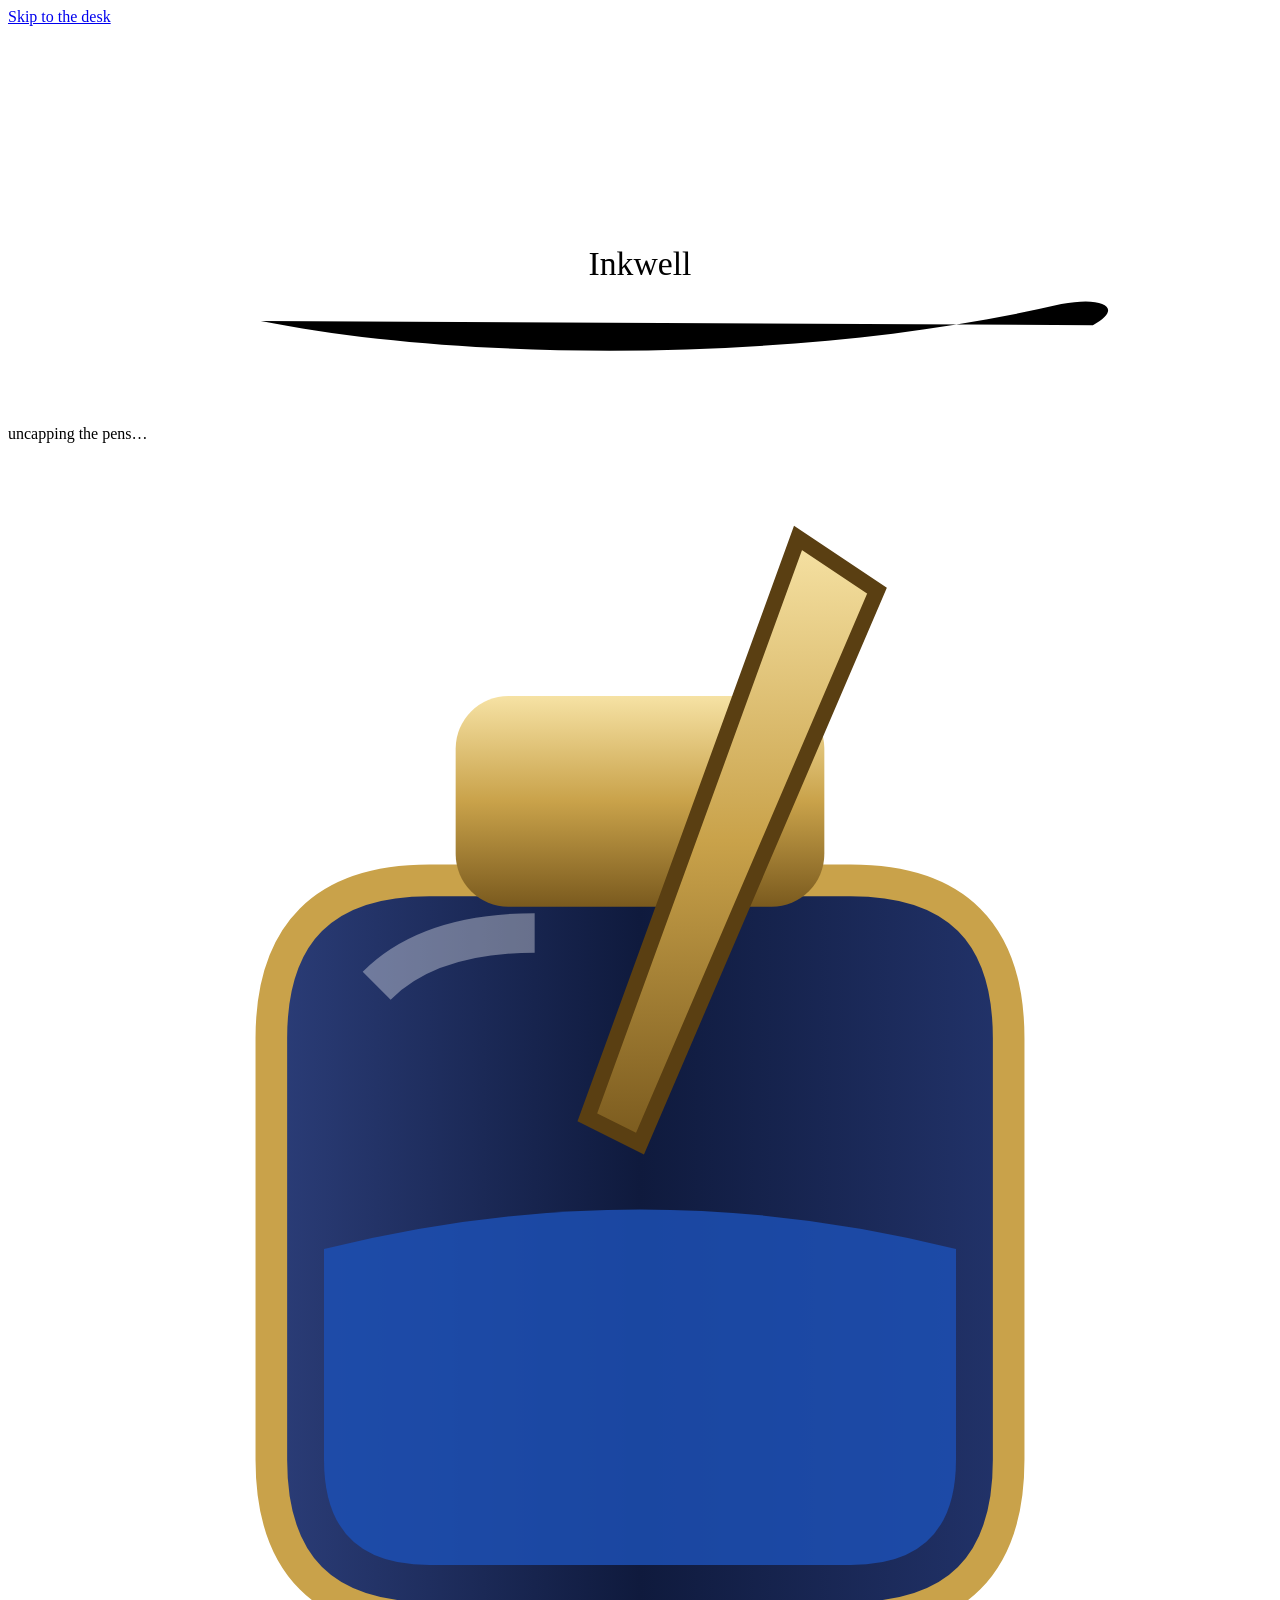
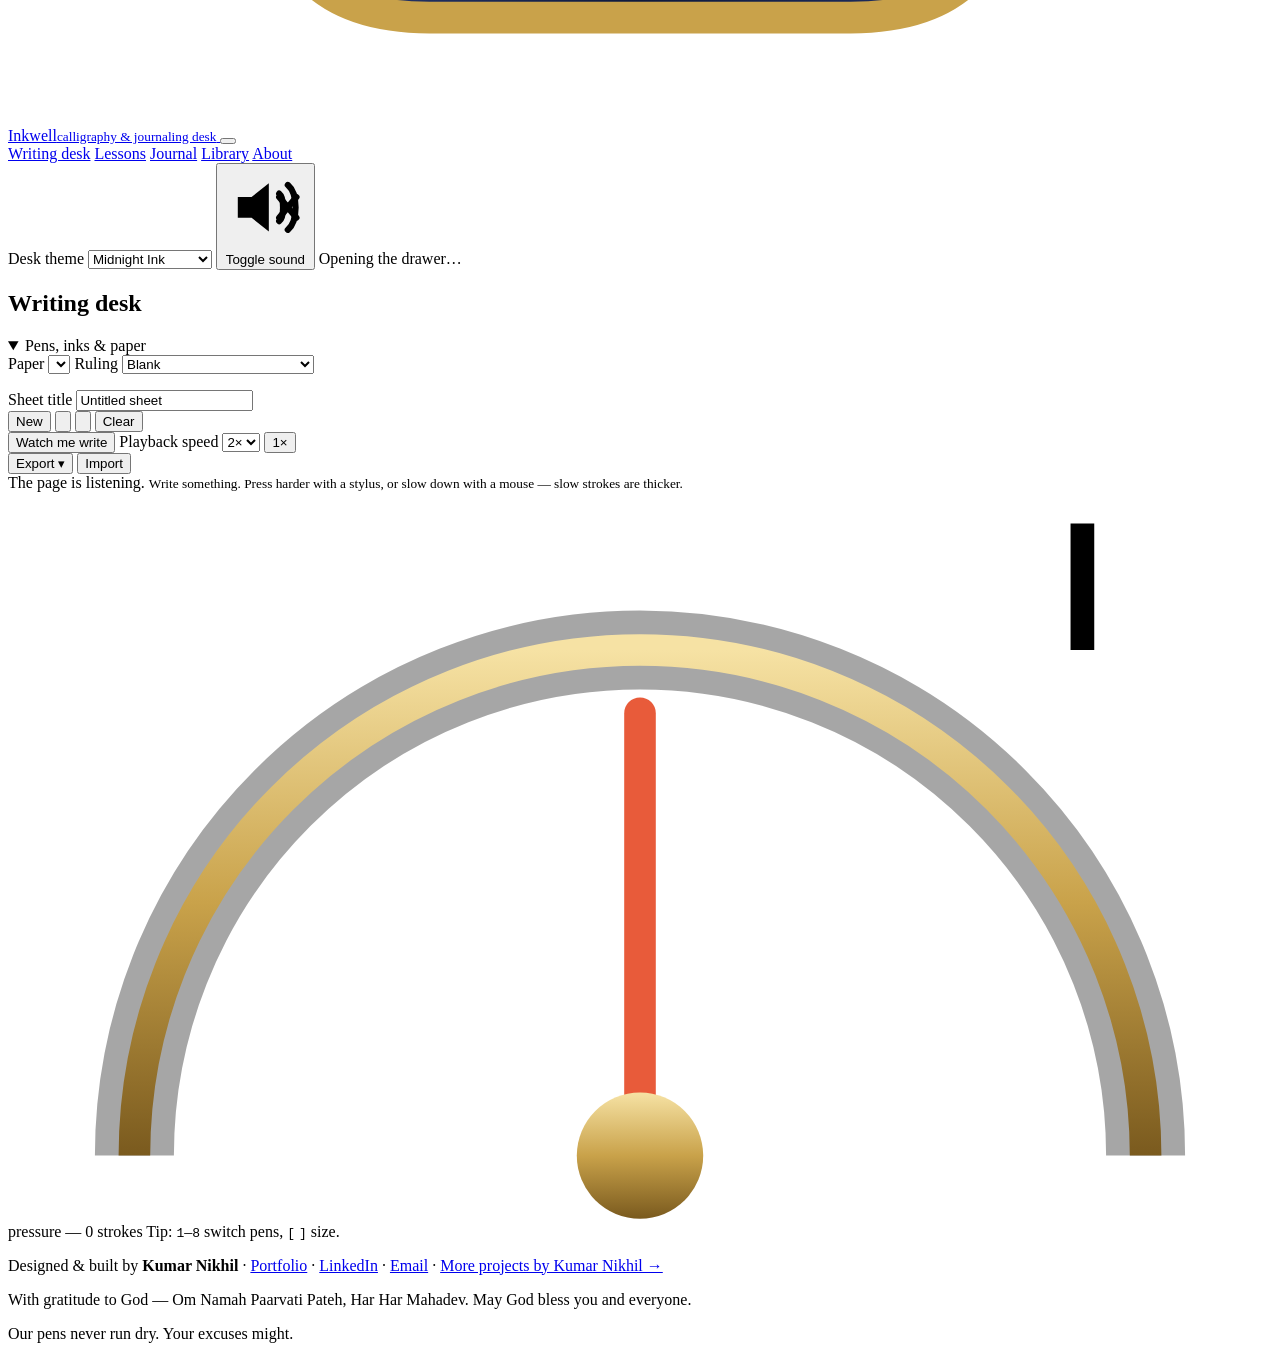
==== index.html @ 1833b5f9 "Inkwell: first release — Har Har Mahadev" ====
<!doctype html>
<html lang="en">
<head>
<meta charset="utf-8">
<meta name="viewport" content="width=device-width, initial-scale=1, viewport-fit=cover">
<title>Inkwell — a calligraphy &amp; journaling desk</title>
<meta name="description" content="Inkwell is a free, offline-friendly calligraphy and journaling desk: pressure-sensitive brush, fountain, italic, dip-pen, marker and pencil on real-feeling papers, guided lessons with stroke scoring, a daily journal with stamps and wax seals, and replayable 'watch me write' playback.">
<meta property="og:title" content="Inkwell — a calligraphy &amp; journaling desk">
<meta property="og:description" content="Pressure-sensitive pens, ink bleed, paper grain, guided calligraphy lessons, a wax-sealed daily journal — and every stroke saved as a replayable vector.">
<meta property="og:type" content="website">
<meta property="og:url" content="https://kumarnikhildeveloperaccount.github.io/inkwell/">
<meta name="theme-color" content="#0b1430">
<meta name="color-scheme" content="dark light">
<link rel="icon" href="favicon.svg" type="image/svg+xml">
<link rel="manifest" href="manifest.webmanifest">
<link rel="stylesheet" href="css/base.css">
<link rel="stylesheet" href="css/desk.css">
<link rel="stylesheet" href="css/views.css">
</head>
<body data-theme="midnight">
<a class="skip" href="#main">Skip to the desk</a>

<!-- Intro: a nib signs the name, then the card slides away -->
<div id="intro" class="intro" aria-hidden="true">
  <div class="intro-card">
    <svg viewBox="0 0 600 180" class="intro-svg" role="presentation">
      <text x="300" y="118" text-anchor="middle" class="intro-word">Inkwell</text>
      <path class="intro-flourish" d="M120 140 C 220 160, 380 160, 500 132 C 520 128, 530 134, 515 142"/>
    </svg>
    <p class="intro-sub">uncapping the pens…</p>
  </div>
</div>

<header class="topbar">
  <a class="brand" href="#desk" id="brand" aria-label="Inkwell home">
    <svg class="brand-ink" id="brandInk" viewBox="0 0 48 48" aria-hidden="true">
      <defs>
        <linearGradient id="bGlass" x1="0" x2="1"><stop offset="0" stop-color="#2b3d78"/><stop offset=".5" stop-color="#0f1a3d"/><stop offset="1" stop-color="#22336a"/></linearGradient>
        <linearGradient id="bBrass" x1="0" x2="0" y1="0" y2="1"><stop offset="0" stop-color="#f6e2a4"/><stop offset=".5" stop-color="#c9a24a"/><stop offset="1" stop-color="#7a5a1e"/></linearGradient>
      </defs>
      <path d="M10 22 Q10 16 16 16 H32 Q38 16 38 22 V38 Q38 44 32 44 H16 Q10 44 10 38Z" fill="url(#bGlass)" stroke="#c9a24a" stroke-width="1.2"/>
      <path class="brand-ink-level" d="M12 30 Q24 27 36 30 V38 Q36 42 32 42 H16 Q12 42 12 38Z" fill="#1d4fb3" opacity=".85"/>
      <rect x="17" y="9" width="14" height="8" rx="2" fill="url(#bBrass)"/>
      <path d="M30 3 L22 25 L24 26 L33 5Z" fill="url(#bBrass)" stroke="#5a3f12" stroke-width=".6"/>
      <path d="M14 20 Q16 18 20 18" stroke="#fff" stroke-opacity=".35" stroke-width="1.5" fill="none"/>
    </svg>
    <span class="brand-text"><span class="brand-name">Inkwell</span><small>calligraphy &amp; journaling desk</small></span>
  </a>
  <button id="navToggle" class="nav-toggle" aria-expanded="false" aria-controls="mainNav" aria-label="Open menu">
    <span></span><span></span><span></span>
  </button>
  <nav id="mainNav" class="mainnav" aria-label="Main">
    <a href="#desk" data-nav="desk">Writing desk</a>
    <a href="#lessons" data-nav="lessons">Lessons</a>
    <a href="#journal" data-nav="journal">Journal</a>
    <a href="#library" data-nav="library">Library</a>
    <a href="#about" data-nav="about">About</a>
  </nav>
  <div class="top-actions">
    <label class="sr-only" for="themeSel">Desk theme</label>
    <select id="themeSel" class="brass-select" title="Desk theme">
      <option value="midnight">Midnight Ink</option>
      <option value="ivory">Ivory &amp; Brass</option>
      <option value="oxblood">Oxblood Leather</option>
      <option value="sumi">Sumi &amp; Vermilion</option>
    </select>
    <button id="soundBtn" class="icon-btn" aria-pressed="false" title="Sound is off — click to hear the nib">
      <svg viewBox="0 0 24 24" aria-hidden="true"><path d="M4 9h4l5-4v14l-5-4H4z" fill="currentColor"/><path class="snd-on" d="M16 8c1.5 1.2 1.5 6.8 0 8M18.5 5.5c3 2.6 3 10.4 0 13" stroke="currentColor" stroke-width="1.8" fill="none" stroke-linecap="round"/><path class="snd-off" d="M16 9l5 6M21 9l-5 6" stroke="currentColor" stroke-width="1.8" stroke-linecap="round"/></svg>
      <span class="sr-only">Toggle sound</span>
    </button>
    <span id="saveState" class="save-state" role="status" aria-live="polite"><i class="blot" aria-hidden="true"></i><span class="save-text">Opening the drawer…</span></span>
  </div>
</header>

<main id="main" tabindex="-1">

  <!-- ============ WRITING DESK ============ -->
  <section id="view-desk" class="view" data-view="desk" aria-labelledby="deskHeading">
    <h1 id="deskHeading" class="sr-only">Writing desk</h1>
    <div class="desk-grid">
      <details class="tray-details" id="deskTrayWrap" open>
        <summary class="tray-summary">Pens, inks &amp; paper</summary>
        <div class="tray" id="deskTrayHost" aria-label="Pens and inks"></div>
        <div class="tray-paper">
          <label class="field"><span>Paper</span>
            <select id="deskPaper" class="brass-select"></select></label>
          <label class="field"><span>Ruling</span>
            <select id="deskRuling" class="brass-select">
              <option value="none">Blank</option>
              <option value="lines">Lined</option>
              <option value="italic">Italic guidelines (5°)</option>
              <option value="copperplate">Copperplate guidelines (55°)</option>
              <option value="grid">Grid</option>
              <option value="dots">Dot grid</option>
            </select></label>
          <p class="paper-desc" id="paperDesc"></p>
        </div>
      </details>

      <div class="sheet-area">
        <div class="sheet-toolbar" role="toolbar" aria-label="Sheet actions">
          <label class="sr-only" for="deskTitle">Sheet title</label>
          <input id="deskTitle" class="title-input" maxlength="80" value="Untitled sheet" spellcheck="false">
          <div class="tb-group">
            <button class="brass-btn" id="deskNew" title="New sheet">New</button>
            <button class="brass-btn icon-only" id="deskUndo" title="Undo (Ctrl+Z)" aria-label="Undo"><svg viewBox="0 0 24 24"><path d="M9 7L4 12l5 5M4 12h10a6 6 0 010 12h-2" fill="none" stroke="currentColor" stroke-width="2" stroke-linecap="round" transform="translate(0,-3)"/></svg></button>
            <button class="brass-btn icon-only" id="deskRedo" title="Redo (Ctrl+Shift+Z)" aria-label="Redo"><svg viewBox="0 0 24 24"><path d="M15 7l5 5-5 5M20 12H10a6 6 0 000 12h2" fill="none" stroke="currentColor" stroke-width="2" stroke-linecap="round" transform="translate(0,-3)"/></svg></button>
            <button class="brass-btn" id="deskClear" title="Clear the sheet">Clear</button>
          </div>
          <div class="tb-group">
            <button class="brass-btn play" id="deskPlay" title="Watch me write (P)" aria-pressed="false"><span class="play-ico" aria-hidden="true"></span><span class="lbl">Watch me write</span></button>
            <label class="sr-only" for="deskSpeed">Playback speed</label>
            <select id="deskSpeed" class="brass-select small"><option value="1">1×</option><option value="2" selected>2×</option><option value="4">4×</option><option value="8">8×</option></select>
            <button class="brass-btn" id="deskZoom" title="Zoom the sheet" aria-label="Zoom">1×</button>
          </div>
          <div class="tb-group menu-wrap">
            <button class="brass-btn" id="deskExportBtn" aria-haspopup="true" aria-expanded="false" aria-controls="deskExportMenu">Export ▾</button>
            <div class="menu" id="deskExportMenu" role="menu" hidden>
              <button role="menuitem" id="exPng">PNG image (2×)</button>
              <button role="menuitem" id="exSvg">SVG vectors</button>
              <button role="menuitem" id="exInk">.inkwell file (replayable)</button>
            </div>
            <button class="brass-btn" id="deskImport" title="Import a .inkwell file">Import</button>
          </div>
        </div>

        <div class="blotter">
          <div class="sheet-scroller" id="deskScroller">
            <div class="sheet" id="deskSheet" tabindex="0" aria-label="Writing sheet. Draw with a pen, finger or mouse.">
              <span class="corner tl" aria-hidden="true"></span><span class="corner tr" aria-hidden="true"></span><span class="corner bl" aria-hidden="true"></span><span class="corner br" aria-hidden="true"></span>
              <div class="sheet-empty" id="deskEmpty" aria-hidden="true">
                <span>The page is listening.</span>
                <small>Write something. Press harder with a stylus, or slow down with a mouse — slow strokes are thicker.</small>
              </div>
            </div>
          </div>
        </div>

        <div class="sheet-status">
          <div class="gauge" aria-hidden="true">
            <svg viewBox="0 0 80 46">
              <path d="M8 42 A32 32 0 0 1 72 42" fill="none" stroke="currentColor" stroke-opacity=".35" stroke-width="5"/>
              <path d="M8 42 A32 32 0 0 1 72 42" fill="none" stroke="url(#bBrass)" stroke-width="2"/>
              <g id="gaugeNeedle" class="gauge-needle"><line x1="40" y1="42" x2="40" y2="14" stroke="#e85b3a" stroke-width="2" stroke-linecap="round"/></g>
              <circle cx="40" cy="42" r="4" fill="url(#bBrass)"/>
              <g id="gaugeTilt" class="gauge-tilt"><line x1="68" y1="10" x2="68" y2="2" stroke="currentColor" stroke-width="1.5"/></g>
            </svg>
          </div>
          <span id="gaugeLabel" class="gauge-label">pressure —</span>
          <span id="deskCount" class="count">0 strokes</span>
          <span id="deskHint" class="hint">Tip: <kbd>1</kbd>–<kbd>8</kbd> switch pens, <kbd>[</kbd> <kbd>]</kbd> size.</span>
        </div>
      </div>
    </div>
  </section>

  <!-- ============ LESSONS ============ -->
  <section id="view-lessons" class="view" data-view="lessons" aria-labelledby="lessonsHeading" hidden>
    <div class="lessons-grid">
      <aside class="lesson-side leather">
        <h1 id="lessonsHeading" class="section-title">Guided lessons</h1>
        <p class="muted small">Trace the ghost, follow the numbers, earn brass stars. Calligraphy: the art of making one letter take twenty minutes.</p>
        <div class="course-tabs" id="courseTabs" role="tablist" aria-label="Courses"></div>
        <h2 class="side-h">Letters &amp; strokes</h2>
        <div class="glyph-list" id="glyphList" role="list"></div>
      </aside>
      <div class="lesson-main">
        <div class="lesson-head">
          <div>
            <h2 id="lessonTitle" class="lesson-title">Choose a lesson</h2>
            <p id="lessonStep" class="lesson-step" aria-live="polite"></p>
          </div>
          <div class="tb-group">
            <button class="brass-btn" id="lsDemo">Watch the master</button>
            <button class="brass-btn" id="lsRetry">Again</button>
            <button class="brass-btn" id="lsGhost" aria-pressed="true" title="Show or hide the ghost guide">Ghost: on</button>
            <label class="sr-only" for="lessonPen">Lesson pen</label>
            <select id="lessonPen" class="brass-select small">
              <option value="default">Course pen</option>
              <option value="italic">Italic nib</option>
              <option value="dip">Dip pen</option>
              <option value="brush">Sumi brush</option>
              <option value="fountain">Fountain pen</option>
              <option value="pencil">Pencil</option>
            </select>
          </div>
        </div>
        <div class="blotter lesson-blotter">
          <div class="sheet lesson-sheet" id="lessonSheet" tabindex="0" aria-label="Practice sheet. Trace the ghost strokes in order.">
            <span class="corner tl" aria-hidden="true"></span><span class="corner tr" aria-hidden="true"></span><span class="corner bl" aria-hidden="true"></span><span class="corner br" aria-hidden="true"></span>
          </div>
        </div>
        <div class="lesson-foot">
          <button class="brass-btn" id="lsPrev">‹ Previous</button>
          <div class="score-panel" id="scorePanel" aria-live="polite">
            <div class="score-bars" id="scoreBars"></div>
            <div class="score-total"><span id="scoreTotal">—</span><span class="score-stars" id="scoreStars" aria-label="stars">☆☆☆</span></div>
            <p class="score-msg" id="scoreMsg">Trace stroke 1. The little brass dot shows where to start.</p>
          </div>
          <button class="brass-btn" id="lsNext">Next ›</button>
        </div>
        <div class="lesson-notes leather" id="lessonNotes"></div>
      </div>
    </div>
  </section>

  <!-- ============ JOURNAL ============ -->
  <section id="view-journal" class="view" data-view="journal" aria-labelledby="journalHeading" hidden>
    <div class="journal-grid">
      <div class="journal-left">
        <div class="date-bar leather">
          <button class="brass-btn icon-only" id="jPrev" aria-label="Previous day">‹</button>
          <div class="date-label"><h1 id="journalHeading" class="sr-only">Daily journal</h1><span id="jDate">Today</span><small id="jStatus">a fresh page</small></div>
          <button class="brass-btn icon-only" id="jNext" aria-label="Next day">›</button>
          <button class="brass-btn" id="jToday">Today</button>
        </div>
        <div class="prompt-card">
          <span class="prompt-kicker">Today’s prompt</span>
          <p id="jPrompt" class="prompt-text">…</p>
          <button class="brass-btn small" id="jShuffle" title="Another prompt">Shuffle prompt</button>
        </div>
        <details class="tray-details" id="journalTrayWrap" open>
          <summary class="tray-summary">Pens &amp; inks</summary>
          <div class="tray compact" id="journalTrayHost" aria-label="Journal pens and inks"></div>
        </details>
        <div class="stamp-drawer leather">
          <h2 class="side-h">Stamp drawer</h2>
          <div class="stamp-tray" id="stampTray" role="group" aria-label="Stamps"></div>
          <div class="seal-row">
            <label class="field inline"><span>Seal letter</span><input id="sealLetter" maxlength="1" value="I" class="seal-letter" aria-label="Wax seal monogram letter"></label>
            <div class="seal-colors" id="sealColors" role="radiogroup" aria-label="Wax colour"></div>
          </div>
          <button class="brass-btn wide" id="sealPage">Seal today’s page with wax</button>
        </div>
        <div class="month-card leather">
          <h2 class="side-h">This month</h2>
          <div class="mini-cal" id="jCal"></div>
        </div>
      </div>
      <div class="journal-main">
        <div class="sheet-toolbar" role="toolbar" aria-label="Journal actions">
          <label class="field inline"><span>Paper</span><select id="jPaper" class="brass-select small"></select></label>
          <div class="tb-group">
            <button class="brass-btn icon-only" id="jUndo" aria-label="Undo"><svg viewBox="0 0 24 24"><path d="M9 7L4 12l5 5M4 12h10a6 6 0 010 12h-2" fill="none" stroke="currentColor" stroke-width="2" stroke-linecap="round" transform="translate(0,-3)"/></svg></button>
            <button class="brass-btn icon-only" id="jRedo" aria-label="Redo"><svg viewBox="0 0 24 24"><path d="M15 7l5 5-5 5M20 12H10a6 6 0 000 12h2" fill="none" stroke="currentColor" stroke-width="2" stroke-linecap="round" transform="translate(0,-3)"/></svg></button>
            <button class="brass-btn play" id="jPlay" aria-pressed="false"><span class="play-ico" aria-hidden="true"></span><span class="lbl">Watch me write</span></button>
            <button class="brass-btn" id="jPng">Save PNG</button>
          </div>
        </div>
        <div class="blotter">
          <div class="sheet-scroller">
            <div class="sheet journal-sheet" id="journalSheet" tabindex="0" aria-label="Journal page. Write, then add stamps from the drawer.">
              <span class="corner tl" aria-hidden="true"></span><span class="corner tr" aria-hidden="true"></span><span class="corner bl" aria-hidden="true"></span><span class="corner br" aria-hidden="true"></span>
              <div class="sealed-banner" id="sealedBanner" hidden>
                <p>This page is sealed with wax. Secrets are safe here.</p>
                <button class="brass-btn" id="breakSeal">Break the seal</button>
              </div>
            </div>
          </div>
        </div>
        <label class="note-label" for="jNote">Typed margin note <small>(for the bits your handwriting refuses to say)</small></label>
        <textarea id="jNote" class="note-area" rows="3" placeholder="Dear diary, today I learned that ink is just water with commitment."></textarea>
      </div>
    </div>
  </section>

  <!-- ============ LIBRARY ============ -->
  <section id="view-library" class="view" data-view="library" aria-labelledby="libHeading" hidden>
    <div class="lib-head leather">
      <div>
        <h1 id="libHeading" class="section-title">The library drawer</h1>
        <p class="muted small">Every page is stored as replayable stroke vectors in your browser’s IndexedDB. No cloud. No account. Just you and the drawer.</p>
      </div>
      <div class="lib-controls">
        <label class="sr-only" for="libSearch">Search pages</label>
        <input id="libSearch" class="title-input small" type="search" placeholder="Search titles…">
        <label class="sr-only" for="libFilter">Filter</label>
        <select id="libFilter" class="brass-select small"><option value="all">All pages</option><option value="sheet">Desk sheets</option><option value="journal">Journal pages</option></select>
        <button class="brass-btn" id="libNew">New sheet</button>
        <button class="brass-btn" id="libExportAll">Export all (.inkwell)</button>
        <button class="brass-btn" id="libImport">Import</button>
      </div>
    </div>
    <div class="lib-grid" id="libGrid" role="list"></div>
    <div class="lib-empty" id="libEmpty" hidden>
      <svg viewBox="0 0 120 80" aria-hidden="true"><rect x="10" y="20" width="100" height="50" rx="6" fill="none" stroke="currentColor" stroke-width="2"/><path d="M10 34h100M52 27h16" stroke="currentColor" stroke-width="2"/><circle cx="60" cy="52" r="6" fill="currentColor" opacity=".5"/></svg>
      <p>The drawer is empty. Even the moths are bored.</p>
      <p class="muted small">Write anything on the desk — it will appear here automatically.</p>
    </div>
  </section>

  <!-- ============ ABOUT ============ -->
  <section id="view-about" class="view" data-view="about" aria-labelledby="aboutHeading" hidden>
    <div class="about-wrap">
      <article class="about-card paper-card">
        <h1 id="aboutHeading" class="section-title dark">About Inkwell</h1>
        <p class="lead">A quiet desk for loud thoughts. Inkwell turns your stylus, finger or mouse into six writing instruments, lays them on four kinds of paper, and remembers <em>how</em> you wrote — not just what.</p>
        <h2>How your pages are kept</h2>
        <p>Every stroke is saved the moment you lift the pen — as vectors (position, pressure, tilt and timing), not pixels — into <strong>IndexedDB</strong>, a database built into your browser. That is why any page can be replayed with <em>Watch me write</em>. Export a <code>.inkwell</code> file to move pages between devices, or PNG / SVG to share them. Nothing ever leaves your device.</p>
        <h2>Pens &amp; devices</h2>
        <ul>
          <li><strong>Stylus</strong> (Apple Pencil, Wacom, S Pen, Surface Pen): true pressure and tilt via Pointer Events.</li>
          <li><strong>Mouse or finger</strong>: pressure is simulated from speed — slow down for weight, speed up for hairlines.</li>
          <li><strong>Stylus only</strong> mode in the tray ignores your palm.</li>
        </ul>
        <h2>Keyboard</h2>
        <ul class="kbd-list">
          <li><kbd>1</kbd>–<kbd>8</kbd> pens &amp; tools</li><li><kbd>[</kbd> <kbd>]</kbd> nib size</li>
          <li><kbd>Ctrl</kbd>/<kbd>⌘</kbd>+<kbd>Z</kbd> undo, +<kbd>Shift</kbd> redo</li><li><kbd>P</kbd> watch me write</li><li><kbd>Esc</kbd> stop / cancel stamp</li>
        </ul>
        <p class="muted small">Lesson shapes are simplified practice guides drawn for this site — a good teacher or primer is still the gold standard. Rumour has it the desk cat answers to a certain four-letter word.</p>
      </article>
      <article class="about-card leather credits" id="credits">
        <h2 class="section-title">Made by</h2>
        <p class="maker">Designed &amp; built by <strong>Kumar Nikhil</strong></p>
        <ul class="link-list">
          <li><a href="https://kumarnikhildeveloperaccount.github.io/" target="_blank" rel="noopener">Portfolio</a></li>
          <li><a href="https://www.linkedin.com/in/kumar-nikhil-1000a9192/" target="_blank" rel="noopener">LinkedIn</a></li>
          <li><a href="mailto:nkashyapnikhilnk@gmail.com">Email</a></li>
        </ul>
        <a class="brass-btn wide" href="https://kumarnikhildeveloperaccount.github.io/" target="_blank" rel="noopener">More projects by Kumar Nikhil →</a>
        <p class="gratitude">With gratitude to God — Om Namah Paarvati Pateh, Har Har Mahadev. May God bless you and everyone.</p>
        <p class="muted small">100% client-side. No sign-up, no trackers, no cookies, no ink stains on your sleeves.</p>
      </article>
    </div>
  </section>
</main>

<footer class="site-footer">
  <div class="foot-inner">
    <p>Designed &amp; built by <strong>Kumar Nikhil</strong> ·
      <a href="https://kumarnikhildeveloperaccount.github.io/" target="_blank" rel="noopener">Portfolio</a> ·
      <a href="https://www.linkedin.com/in/kumar-nikhil-1000a9192/" target="_blank" rel="noopener">LinkedIn</a> ·
      <a href="mailto:nkashyapnikhilnk@gmail.com">Email</a> ·
      <a href="https://kumarnikhildeveloperaccount.github.io/" target="_blank" rel="noopener">More projects by Kumar Nikhil →</a></p>
    <p class="gratitude small">With gratitude to God — Om Namah Paarvati Pateh, Har Har Mahadev. May God bless you and everyone.</p>
    <p class="muted small" id="footJoke">Our pens never run dry. Your excuses might.</p>
  </div>
</footer>

<input type="file" id="importFile" accept=".inkwell,application/json,.json" hidden>
<div id="toast" class="toast" role="status" aria-live="polite"></div>
<div id="pawLayer" class="paw-layer" aria-hidden="true"></div>
<div id="inkSpill" class="ink-spill" aria-hidden="true"></div>

<div id="confirmModal" class="modal" role="dialog" aria-modal="true" aria-labelledby="confirmMsg" hidden>
  <div class="modal-card paper-card">
    <p id="confirmMsg" class="modal-msg">Are you sure?</p>
    <div class="modal-actions">
      <button class="brass-btn" id="confirmCancel">Keep it</button>
      <button class="brass-btn danger" id="confirmOk">Yes, do it</button>
    </div>
  </div>
</div>

<noscript><p class="noscript">Inkwell needs JavaScript to uncap its pens. Please enable it.</p></noscript>

<script src="js/util.js" defer></script>
<script src="js/db.js" defer></script>
<script src="js/paper.js" defer></script>
<script src="js/engine.js" defer></script>
<script src="js/stamps.js" defer></script>
<script src="js/exporter.js" defer></script>
<script src="js/lessons.js" defer></script>
<script src="js/journal.js" defer></script>
<script src="js/app.js" defer></script>
</body>
</html>
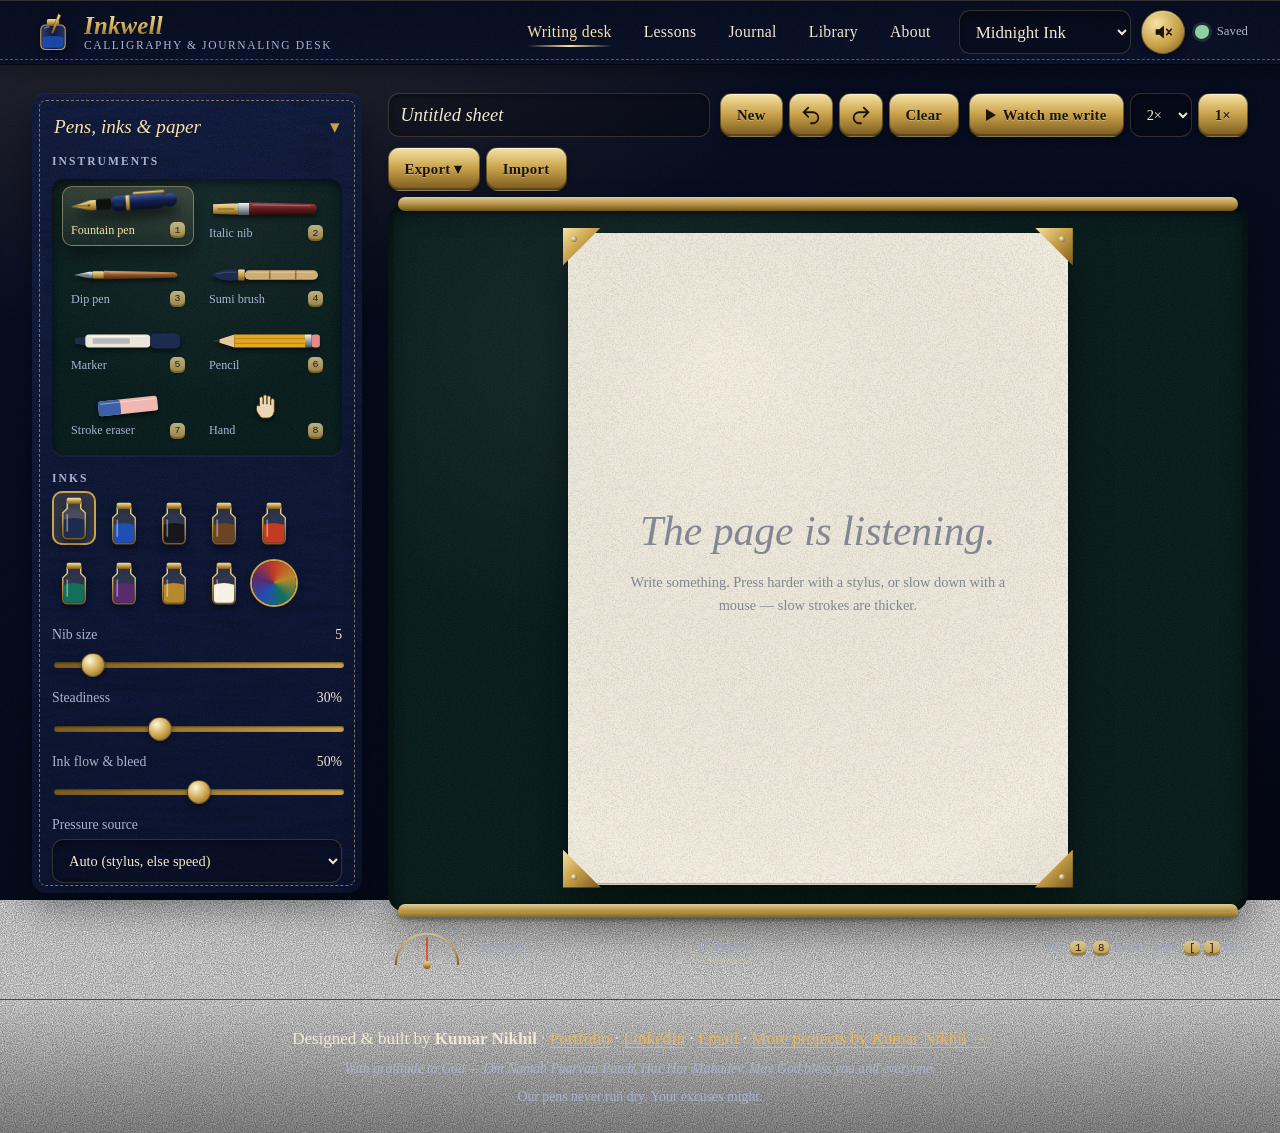
==== commit f0426c42: "Phone polish: 44px footer links, no sideways scroll" ====
--- a/index.html
+++ b/index.html
@@ -15,7 +15,7 @@
 <link rel="manifest" href="manifest.webmanifest">
 <link rel="stylesheet" href="css/base.css">
 <link rel="stylesheet" href="css/desk.css">
-<link rel="stylesheet" href="css/views.css">
+<link rel="stylesheet" href="css/views.css?v=2">
 </head>
 <body data-theme="midnight">
 <a class="skip" href="#main">Skip to the desk</a>
--- a/css/base.css
+++ b/css/base.css
@@ -0,0 +1,272 @@
+/* Inkwell — base: themes, typography, shell */
+:root {
+  --serif: "Iowan Old Style", "Palatino Linotype", Palatino, "Book Antiqua", "URW Palladio L", Georgia, Cambria, "Times New Roman", serif;
+  --display: "Bodoni MT", Didot, "Didot LT STD", "Iowan Old Style", "Palatino Linotype", Palatino, Georgia, serif;
+  --mono: ui-monospace, "SF Mono", Menlo, Consolas, "Liberation Mono", monospace;
+  --ease: cubic-bezier(.2, .8, .2, 1);
+  --spring: cubic-bezier(.34, 1.56, .64, 1);
+  --r: 14px;
+  --noise: url("data:image/svg+xml,%3Csvg xmlns='http://www.w3.org/2000/svg' width='240' height='240'%3E%3Cfilter id='n'%3E%3CfeTurbulence type='fractalNoise' baseFrequency='.9' numOctaves='3' stitchTiles='stitch'/%3E%3CfeColorMatrix values='0 0 0 0 0 0 0 0 0 0 0 0 0 0 0 0 0 0 .55 0'/%3E%3C/filter%3E%3Crect width='100%25' height='100%25' filter='url(%23n)'/%3E%3C/svg%3E");
+  --grain: url("data:image/svg+xml,%3Csvg xmlns='http://www.w3.org/2000/svg' width='300' height='300'%3E%3Cfilter id='g'%3E%3CfeTurbulence type='turbulence' baseFrequency='.012 .09' numOctaves='2' seed='3'/%3E%3CfeColorMatrix values='0 0 0 0 0 0 0 0 0 0 0 0 0 0 0 0 0 0 .22 0'/%3E%3C/filter%3E%3Crect width='100%25' height='100%25' filter='url(%23g)'/%3E%3C/svg%3E");
+}
+
+/* ---------- themes ---------- */
+body[data-theme="midnight"] {
+  --bg0: #070d22; --bg1: #0b1430; --bg2: #14204a; --leather: #1a2858; --leather-2: #111c42;
+  --text: #f1e8d2; --muted: #a9b4d2; --brass: #c9a24a; --brass-hi: #f6e2a4; --brass-lo: #7a5a1e;
+  --stitch: rgba(240, 213, 138, .5); --panel: rgba(13, 22, 54, .82); --line: rgba(240, 213, 138, .18);
+  --accent: #e8b75a; --danger: #d0573e; --felt: #0f2a2a; --lamp: rgba(255, 210, 130, .16); --ok: #8fd19e;
+  --paper-card: #f3ecdb; --paper-ink: #1f2747;
+}
+body[data-theme="ivory"] {
+  --bg0: #d9ccb2; --bg1: #efe6d2; --bg2: #e6d9bd; --leather: #7b4a2a; --leather-2: #5e3519;
+  --text: #2a1f15; --muted: #6b5a47; --brass: #a9812f; --brass-hi: #f2dc9c; --brass-lo: #6b4e17;
+  --stitch: rgba(255, 236, 190, .65); --panel: rgba(255, 250, 238, .86); --line: rgba(90, 60, 20, .2);
+  --accent: #9b3b1f; --danger: #b2361f; --felt: #2f4a3a; --lamp: rgba(255, 240, 200, .5); --ok: #2f7a45;
+  --paper-card: #fffaf0; --paper-ink: #2a1f15;
+}
+body[data-theme="oxblood"] {
+  --bg0: #160607; --bg1: #2a0f12; --bg2: #3d161a; --leather: #5a1c21; --leather-2: #3e1115;
+  --text: #f4e6d3; --muted: #d0aea6; --brass: #caa04e; --brass-hi: #f5dfa0; --brass-lo: #6f4f18;
+  --stitch: rgba(245, 214, 150, .5); --panel: rgba(46, 14, 17, .84); --line: rgba(245, 214, 150, .18);
+  --accent: #f0b864; --danger: #ff7a5c; --felt: #23301f; --lamp: rgba(255, 190, 120, .15); --ok: #a6d99b;
+  --paper-card: #f4ead6; --paper-ink: #3a1418;
+}
+body[data-theme="sumi"] {
+  --bg0: #060607; --bg1: #121214; --bg2: #1c1c20; --leather: #222226; --leather-2: #18181b;
+  --text: #ece8de; --muted: #a8a49a; --brass: #c23b22; --brass-hi: #ee8a6c; --brass-lo: #6b1d10;
+  --stitch: rgba(236, 232, 222, .28); --panel: rgba(24, 24, 27, .9); --line: rgba(236, 232, 222, .14);
+  --accent: #e0553a; --danger: #ff6d50; --felt: #1d2622; --lamp: rgba(255, 255, 255, .05); --ok: #b8d8a8;
+  --paper-card: #f6f1e4; --paper-ink: #16161b;
+}
+
+*, *::before, *::after { box-sizing: border-box; }
+html { -webkit-text-size-adjust: 100%; text-size-adjust: 100%; scroll-behavior: smooth; }
+body {
+  margin: 0; min-height: 100vh; min-height: 100dvh;
+  font-family: var(--serif); font-size: 17px; line-height: 1.55; color: var(--text);
+  background:
+    radial-gradient(1200px 700px at 12% -10%, var(--lamp), transparent 60%),
+    radial-gradient(900px 600px at 110% 110%, rgba(0, 0, 0, .45), transparent 60%),
+    var(--noise),
+    linear-gradient(160deg, var(--bg1), var(--bg0));
+  background-attachment: fixed, fixed, scroll, fixed;
+  overflow-x: hidden;
+  padding-left: env(safe-area-inset-left); padding-right: env(safe-area-inset-right);
+  transition: background-color .6s var(--ease), color .4s var(--ease);
+}
+button, input, select, textarea { font: inherit; color: inherit; }
+button { cursor: pointer; }
+a { color: var(--accent); text-underline-offset: 3px; }
+a:hover { color: var(--brass-hi); }
+img, svg, canvas { max-width: 100%; }
+kbd {
+  font-family: var(--mono); font-size: .78em; padding: .05em .45em; border-radius: 5px;
+  background: linear-gradient(var(--brass-hi), var(--brass)); color: #2a1d08;
+  box-shadow: inset 0 -2px 0 rgba(0, 0, 0, .25), 0 1px 1px rgba(0, 0, 0, .3);
+}
+code { font-family: var(--mono); font-size: .88em; background: rgba(0, 0, 0, .08); padding: .05em .35em; border-radius: 4px; }
+.sr-only { position: absolute !important; width: 1px; height: 1px; overflow: hidden; clip: rect(0 0 0 0); white-space: nowrap; margin: -1px; padding: 0; border: 0; }
+.muted { color: var(--muted); }
+.small { font-size: .86rem; }
+[hidden] { display: none !important; }
+:focus-visible { outline: 2px solid var(--brass-hi); outline-offset: 3px; border-radius: 6px; }
+
+.skip { position: absolute; left: 12px; top: -60px; z-index: 100; padding: 10px 16px; background: var(--brass); color: #1a1206; border-radius: 10px; transition: top .2s; }
+.skip:focus { top: 12px; }
+
+/* ---------- leather & paper surfaces ---------- */
+.leather {
+  position: relative;
+  background: var(--grain), var(--noise), linear-gradient(170deg, var(--leather), var(--leather-2));
+  border-radius: var(--r);
+  box-shadow: 0 1px 0 rgba(255, 255, 255, .06) inset, 0 -1px 0 rgba(0, 0, 0, .4) inset, 0 12px 30px rgba(0, 0, 0, .35);
+  outline: 1.5px dashed var(--stitch); outline-offset: -8px;
+  padding: 20px;
+}
+.paper-card {
+  background: radial-gradient(120% 90% at 20% 0%, rgba(255, 255, 255, .5), transparent 60%), var(--noise), var(--paper-card);
+  color: var(--paper-ink); border-radius: 6px;
+  box-shadow: 0 1px 1px rgba(0, 0, 0, .2), 0 18px 40px rgba(0, 0, 0, .35);
+  padding: 28px;
+}
+.paper-card a { color: #8a3b14; }
+.section-title { font-family: var(--display); font-weight: 600; font-size: clamp(1.5rem, 1.1rem + 1.6vw, 2.3rem); margin: 0 0 .35em; letter-spacing: .01em; font-style: italic; }
+.section-title.dark { color: var(--paper-ink); }
+
+/* ---------- brass controls ---------- */
+.brass-btn {
+  --b1: var(--brass-hi); --b2: var(--brass); --b3: var(--brass-lo);
+  display: inline-flex; align-items: center; justify-content: center; gap: .45em;
+  min-height: 44px; padding: 0 16px; border-radius: 12px; border: 1px solid rgba(0, 0, 0, .45);
+  background: linear-gradient(180deg, var(--b1) 0%, var(--b2) 48%, var(--b3) 100%);
+  color: #1d1406; font-weight: 600; font-size: .92rem; letter-spacing: .02em; text-decoration: none;
+  text-shadow: 0 1px 0 rgba(255, 255, 255, .35);
+  box-shadow: inset 0 1px 0 rgba(255, 255, 255, .6), inset 0 -2px 0 rgba(0, 0, 0, .25), 0 3px 8px rgba(0, 0, 0, .35);
+  transition: transform .15s var(--ease), box-shadow .15s var(--ease), filter .2s;
+  -webkit-tap-highlight-color: transparent; white-space: nowrap; position: relative; overflow: hidden;
+}
+.brass-btn::after {
+  content: ""; position: absolute; inset: 0; background: linear-gradient(105deg, transparent 30%, rgba(255, 255, 255, .55) 50%, transparent 70%);
+  transform: translateX(-120%); transition: transform .7s var(--ease); pointer-events: none;
+}
+.brass-btn:hover::after, .brass-btn:focus-visible::after { transform: translateX(120%); }
+.brass-btn:hover { filter: brightness(1.06); color: #1d1406; }
+.brass-btn:active { transform: translateY(1px) scale(.98); box-shadow: inset 0 2px 4px rgba(0, 0, 0, .35), 0 1px 2px rgba(0, 0, 0, .3); }
+.brass-btn:disabled { filter: grayscale(.7) brightness(.8); cursor: not-allowed; }
+.brass-btn.small { min-height: 44px; padding: 0 12px; font-size: .84rem; }
+.brass-btn.icon-only { width: 44px; padding: 0; }
+.brass-btn.icon-only svg { width: 22px; height: 22px; }
+.brass-btn.wide { width: 100%; }
+.brass-btn.danger { --b1: #f3b4a2; --b2: #c5553a; --b3: #6c2213; color: #200803; }
+.brass-btn.on { --b1: #fff1c4; --b2: #e2b955; --b3: #8f6a26; box-shadow: inset 0 2px 6px rgba(0, 0, 0, .35), 0 0 0 2px rgba(246, 226, 164, .35); }
+body[data-theme="sumi"] .brass-btn { color: #fff6ef; text-shadow: 0 1px 0 rgba(0, 0, 0, .35); }
+body[data-theme="sumi"] .brass-btn.danger { color: #200803; }
+
+.brass-select, .title-input {
+  min-height: 44px; border-radius: 11px; border: 1px solid var(--line);
+  background: rgba(0, 0, 0, .22); color: var(--text); padding: 0 12px;
+  box-shadow: inset 0 2px 6px rgba(0, 0, 0, .35);
+}
+body[data-theme="ivory"] .brass-select, body[data-theme="ivory"] .title-input { background: rgba(255, 255, 255, .55); }
+.brass-select option { background: var(--bg2); color: var(--text); }
+.brass-select.small { min-height: 44px; font-size: .9rem; }
+.title-input { font-family: var(--display); font-style: italic; font-size: 1.15rem; min-width: 0; }
+.title-input.small { font-size: 1rem; font-family: var(--serif); font-style: normal; }
+.icon-btn {
+  width: 44px; height: 44px; border-radius: 50%; display: grid; place-items: center; border: 1px solid rgba(0, 0, 0, .45);
+  background: radial-gradient(circle at 35% 30%, var(--brass-hi), var(--brass) 55%, var(--brass-lo)); color: #1d1406;
+  box-shadow: inset 0 1px 0 rgba(255, 255, 255, .5), 0 3px 8px rgba(0, 0, 0, .35); transition: transform .2s var(--spring);
+}
+.icon-btn svg { width: 22px; height: 22px; }
+.icon-btn:active { transform: scale(.92); }
+.icon-btn .snd-on { display: none; }
+.icon-btn.on .snd-on { display: inline; }
+.icon-btn.on .snd-off { display: none; }
+.icon-btn.remembered:not(.on) { animation: nudge 2.4s ease-in-out 2; }
+@keyframes nudge { 0%, 80%, 100% { transform: rotate(0); } 85% { transform: rotate(-10deg); } 90% { transform: rotate(10deg); } 95% { transform: rotate(-5deg); } }
+
+.field { display: grid; gap: 4px; font-size: .86rem; color: var(--muted); }
+.field > span { display: flex; justify-content: space-between; gap: 8px; }
+.field output { color: var(--text); font-variant-numeric: tabular-nums; }
+.field.inline { display: inline-flex; align-items: center; gap: 8px; }
+.check { display: flex; align-items: center; gap: 10px; min-height: 44px; font-size: .88rem; color: var(--muted); cursor: pointer; }
+.check input { width: 20px; height: 20px; accent-color: var(--brass); }
+
+input[type="range"] { -webkit-appearance: none; appearance: none; width: 100%; height: 28px; background: transparent; }
+input[type="range"]::-webkit-slider-runnable-track { height: 6px; border-radius: 4px; background: linear-gradient(90deg, var(--brass-lo), var(--brass)); box-shadow: inset 0 1px 2px rgba(0, 0, 0, .5); }
+input[type="range"]::-moz-range-track { height: 6px; border-radius: 4px; background: linear-gradient(90deg, var(--brass-lo), var(--brass)); }
+input[type="range"]::-webkit-slider-thumb { -webkit-appearance: none; width: 24px; height: 24px; margin-top: -9px; border-radius: 50%; border: 1px solid rgba(0, 0, 0, .5); background: radial-gradient(circle at 35% 30%, #fff6d6, var(--brass) 55%, var(--brass-lo)); box-shadow: 0 2px 5px rgba(0, 0, 0, .45); }
+input[type="range"]::-moz-range-thumb { width: 22px; height: 22px; border-radius: 50%; border: 1px solid rgba(0, 0, 0, .5); background: radial-gradient(circle at 35% 30%, #fff6d6, var(--brass) 55%, var(--brass-lo)); }
+
+/* ---------- top bar ---------- */
+.topbar {
+  position: sticky; top: 0; z-index: 40;
+  display: flex; align-items: center; gap: 14px;
+  padding: calc(10px + env(safe-area-inset-top)) clamp(12px, 3vw, 32px) 10px;
+  background: linear-gradient(180deg, rgba(0, 0, 0, .35), rgba(0, 0, 0, .15)), var(--noise), var(--leather-2);
+  border-bottom: 1px solid rgba(0, 0, 0, .5);
+  box-shadow: 0 1px 0 var(--line) inset, 0 6px 20px rgba(0, 0, 0, .35);
+}
+.topbar::after { content: ""; position: absolute; left: 0; right: 0; bottom: 4px; border-bottom: 1.5px dashed var(--stitch); pointer-events: none; opacity: .7; }
+.brand { display: flex; align-items: center; gap: 10px; text-decoration: none; color: var(--text); min-height: 44px; }
+.brand-ink { width: 42px; height: 42px; flex: none; filter: drop-shadow(0 3px 4px rgba(0, 0, 0, .45)); transition: transform .4s var(--spring); }
+.brand:hover .brand-ink { transform: rotate(-8deg) translateY(-2px); }
+.brand-ink-level { animation: slosh 5s ease-in-out infinite; transform-origin: 24px 36px; }
+@keyframes slosh { 0%, 100% { transform: skewY(0); } 25% { transform: skewY(-3deg); } 75% { transform: skewY(3deg); } }
+.brand-text { display: grid; line-height: 1.05; }
+.brand-name { font-family: var(--display); font-style: italic; font-weight: 700; font-size: 1.55rem; letter-spacing: .01em;
+  background: linear-gradient(180deg, var(--brass-hi), var(--brass) 60%, var(--brass-lo)); -webkit-background-clip: text; background-clip: text; color: transparent; }
+.brand-text small { font-size: .72rem; color: var(--muted); letter-spacing: .14em; text-transform: uppercase; }
+.mainnav { display: flex; gap: 4px; margin-left: auto; }
+.mainnav a {
+  position: relative; display: inline-flex; align-items: center; min-height: 44px; padding: 0 14px; border-radius: 10px;
+  color: var(--text); text-decoration: none; font-size: .98rem; letter-spacing: .02em; transition: background .25s, color .25s;
+}
+.mainnav a::after {
+  content: ""; position: absolute; left: 14px; right: 14px; bottom: 7px; height: 2px; border-radius: 2px;
+  background: linear-gradient(90deg, transparent, var(--brass-hi), transparent); transform: scaleX(0); transition: transform .35s var(--ease);
+}
+.mainnav a:hover { background: rgba(255, 255, 255, .06); color: var(--brass-hi); }
+.mainnav a[aria-current="page"] { color: var(--brass-hi); }
+.mainnav a[aria-current="page"]::after, .mainnav a:hover::after { transform: scaleX(1); }
+.top-actions { display: flex; align-items: center; gap: 10px; }
+.save-state { display: inline-flex; align-items: center; gap: 8px; font-size: .8rem; color: var(--muted); min-width: 0; max-width: 220px; }
+.save-text { white-space: nowrap; overflow: hidden; text-overflow: ellipsis; }
+.blot { width: 14px; height: 14px; flex: none; border-radius: 50% 45% 55% 50%; background: var(--ok); box-shadow: 0 0 0 3px rgba(143, 209, 158, .15); transition: background .3s; }
+.save-state.saving .blot { background: var(--brass); animation: blotPulse .7s ease-in-out infinite; }
+.save-state.err .blot { background: var(--danger); }
+@keyframes blotPulse { 50% { transform: scale(1.35) rotate(40deg); border-radius: 40% 60% 45% 55%; } }
+.nav-toggle { display: none; width: 46px; height: 46px; border-radius: 12px; border: 1px solid var(--line); background: rgba(0, 0, 0, .2); padding: 12px 11px; flex-direction: column; justify-content: space-between; }
+.nav-toggle span { display: block; height: 2px; border-radius: 2px; background: var(--brass-hi); transition: transform .3s var(--ease), opacity .2s; }
+body.nav-open .nav-toggle span:nth-child(1) { transform: translateY(9px) rotate(45deg); }
+body.nav-open .nav-toggle span:nth-child(2) { opacity: 0; }
+body.nav-open .nav-toggle span:nth-child(3) { transform: translateY(-9px) rotate(-45deg); }
+
+main { padding: clamp(12px, 2.4vw, 28px) clamp(10px, 3vw, 32px) 30px; max-width: 1760px; margin: 0 auto; outline: none; }
+.view.enter { animation: viewIn .55s var(--ease); }
+@keyframes viewIn { from { opacity: 0; transform: translateY(14px) scale(.995); filter: blur(3px); } to { opacity: 1; transform: none; filter: none; } }
+
+/* ---------- footer ---------- */
+.site-footer { padding: 26px clamp(14px, 3vw, 32px) calc(26px + env(safe-area-inset-bottom)); border-top: 1px solid rgba(0, 0, 0, .4); background: linear-gradient(0deg, rgba(0, 0, 0, .35), transparent); text-align: center; }
+.foot-inner { max-width: 980px; margin: 0 auto; display: grid; gap: 6px; }
+.foot-inner p { margin: 0; }
+.gratitude { font-style: italic; color: var(--muted); }
+
+/* ---------- toast & modal ---------- */
+.toast {
+  position: fixed; left: 50%; bottom: calc(20px + env(safe-area-inset-bottom)); z-index: 90; max-width: min(560px, calc(100vw - 24px));
+  transform: translate(-50%, 140%) rotate(-1deg); opacity: 0; pointer-events: none;
+  padding: 12px 18px; border-radius: 10px; color: var(--paper-ink); font-size: .95rem;
+  background: var(--noise), var(--paper-card); box-shadow: 0 14px 30px rgba(0, 0, 0, .45); border-left: 5px solid var(--brass);
+  transition: transform .45s var(--spring), opacity .3s;
+}
+.toast.show { transform: translate(-50%, 0) rotate(-.5deg); opacity: 1; }
+.toast.err { border-left-color: var(--danger); }
+.modal { position: fixed; inset: 0; z-index: 95; display: grid; place-items: center; padding: 18px; background: rgba(5, 8, 20, .6); backdrop-filter: blur(3px); -webkit-backdrop-filter: blur(3px); animation: fadeIn .25s; }
+.modal-card { max-width: 440px; width: 100%; animation: cardIn .4s var(--spring); }
+.modal-msg { font-size: 1.08rem; margin: 0 0 18px; }
+.modal-actions { display: flex; gap: 10px; justify-content: flex-end; flex-wrap: wrap; }
+@keyframes fadeIn { from { opacity: 0; } }
+@keyframes cardIn { from { opacity: 0; transform: translateY(20px) rotate(-2deg) scale(.95); } }
+.noscript { text-align: center; padding: 30px; }
+
+/* ---------- intro ---------- */
+.intro { position: fixed; inset: 0; z-index: 99; display: grid; place-items: center; background: radial-gradient(circle at 50% 40%, var(--bg2), var(--bg0)); transition: opacity .6s var(--ease), visibility .6s; animation: introAuto 0s linear 3.6s forwards; }
+.intro.done { opacity: 0; visibility: hidden; }
+@keyframes introAuto { to { opacity: 0; visibility: hidden; pointer-events: none; } }
+.intro-card { width: min(560px, 88vw); padding: 26px 20px 18px; text-align: center; border-radius: 6px; background: var(--noise), var(--paper-card); box-shadow: 0 30px 60px rgba(0, 0, 0, .55); transform: rotate(-1.5deg); animation: cardIn .7s var(--spring); }
+.intro-svg { width: 100%; height: auto; }
+.intro-word { font-family: var(--display); font-style: italic; font-weight: 700; font-size: 120px; fill: transparent; stroke: #1d2b4f; stroke-width: 1.6; stroke-dasharray: 900; stroke-dashoffset: 900; animation: sign 1.5s var(--ease) .15s forwards, inkfill .5s ease 1.35s forwards; }
+.intro-flourish { fill: none; stroke: #1d2b4f; stroke-width: 3; stroke-linecap: round; stroke-dasharray: 520; stroke-dashoffset: 520; animation: sign .8s var(--ease) 1.2s forwards; }
+@keyframes sign { to { stroke-dashoffset: 0; } }
+@keyframes inkfill { to { fill: #1d2b4f; } }
+.intro-sub { margin: 4px 0 0; color: #6b5a47; font-style: italic; letter-spacing: .08em; }
+
+@media (max-width: 1100px) {
+  .nav-toggle { display: flex; order: 3; }
+  .top-actions { margin-left: auto; }
+  .mainnav {
+    position: fixed; left: 10px; right: 10px; top: calc(70px + env(safe-area-inset-top)); z-index: 45;
+    flex-direction: column; gap: 2px; padding: 12px; border-radius: 16px;
+    background: var(--noise), linear-gradient(170deg, var(--leather), var(--leather-2));
+    box-shadow: 0 20px 40px rgba(0, 0, 0, .5); outline: 1.5px dashed var(--stitch); outline-offset: -7px;
+    transform: translateY(-12px) scale(.98); opacity: 0; visibility: hidden; transition: transform .35s var(--spring), opacity .25s, visibility .25s;
+  }
+  body.nav-open .mainnav { transform: none; opacity: 1; visibility: visible; }
+  .mainnav a { min-height: 50px; font-size: 1.08rem; }
+}
+@media (max-width: 640px) {
+  body { font-size: 16px; }
+  .brand-text small { display: none; }
+  .brand-name { font-size: 1.3rem; }
+  .save-state { display: none; }
+  .topbar { gap: 8px; }
+  #themeSel { max-width: 120px; padding: 0 6px; font-size: .85rem; }
+}
+@media (max-width: 380px) { #themeSel { max-width: 96px; } .brand-ink { width: 36px; height: 36px; } }
+
+@media (prefers-reduced-motion: reduce) {
+  *, *::before, *::after { animation-duration: .001ms !important; animation-iteration-count: 1 !important; transition-duration: .001ms !important; scroll-behavior: auto !important; }
+  .intro { display: none; }
+}
--- a/css/desk.css
+++ b/css/desk.css
@@ -0,0 +1,173 @@
+/* Inkwell — the writing desk: tray, pens, inks, sheet, blotter */
+.desk-grid { display: grid; grid-template-columns: 330px minmax(0, 1fr); gap: clamp(14px, 2vw, 26px); align-items: start; }
+
+/* ---------- tray ---------- */
+.tray-details {
+  position: relative; border-radius: var(--r);
+  background: var(--grain), var(--noise), linear-gradient(170deg, var(--leather), var(--leather-2));
+  box-shadow: 0 1px 0 rgba(255, 255, 255, .06) inset, 0 14px 34px rgba(0, 0, 0, .4);
+  outline: 1.5px dashed var(--stitch); outline-offset: -8px;
+  padding: 12px 16px 16px;
+}
+.desk-grid > .tray-details { position: sticky; top: 86px; max-height: calc(100vh - 100px); overflow: auto; scrollbar-width: thin; }
+.tray-summary {
+  list-style: none; cursor: pointer; min-height: 44px; display: flex; align-items: center; justify-content: space-between;
+  font-family: var(--display); font-style: italic; font-size: 1.2rem; color: var(--brass-hi); padding: 4px 6px;
+}
+.tray-summary::-webkit-details-marker { display: none; }
+.tray-summary::after { content: "▾"; font-style: normal; transition: transform .3s var(--ease); color: var(--brass); }
+.tray-details:not([open]) .tray-summary::after { transform: rotate(-90deg); }
+.tray { display: grid; gap: 14px; padding: 4px 4px 0; }
+.tray-sec { display: grid; gap: 8px; }
+.tray-h { margin: 0; font-size: .72rem; letter-spacing: .18em; text-transform: uppercase; color: var(--muted); font-weight: 600; }
+.pen-rack {
+  display: grid; grid-template-columns: 1fr 1fr; gap: 6px; padding: 10px;
+  border-radius: 12px;
+  background: radial-gradient(120% 140% at 50% 0%, rgba(255, 255, 255, .06), transparent 60%), var(--noise), var(--felt);
+  box-shadow: inset 0 3px 10px rgba(0, 0, 0, .6), inset 0 -1px 0 rgba(255, 255, 255, .06), 0 1px 0 rgba(255, 255, 255, .05);
+}
+.pen-btn {
+  position: relative; display: grid; grid-template-columns: 1fr auto; align-items: center; gap: 2px 6px;
+  min-height: 56px; padding: 6px 8px 5px; border-radius: 10px; border: 1px solid transparent;
+  background: transparent; color: var(--text); text-align: left;
+  transition: transform .35s var(--spring), background .25s, border-color .25s, box-shadow .35s var(--ease);
+}
+.pen-btn .pen-svg { grid-column: 1 / -1; width: 100%; height: 26px; filter: drop-shadow(0 3px 2px rgba(0, 0, 0, .5)); transition: transform .45s var(--spring), filter .35s; }
+.pen-btn .pen-name { font-size: .76rem; color: var(--muted); }
+.pen-btn kbd { font-size: .62rem; opacity: .75; }
+.pen-btn:hover { background: rgba(255, 255, 255, .05); }
+.pen-btn:hover .pen-svg { transform: translateX(-3px) rotate(-2deg); }
+.pen-btn.on { background: linear-gradient(180deg, rgba(246, 226, 164, .16), rgba(246, 226, 164, .04)); border-color: rgba(246, 226, 164, .4); transform: translateY(-3px); box-shadow: 0 10px 18px rgba(0, 0, 0, .35); }
+.pen-btn.on .pen-svg { transform: translate(-4px, -3px) rotate(-4deg); filter: drop-shadow(0 9px 6px rgba(0, 0, 0, .55)); }
+.pen-btn.on .pen-name { color: var(--brass-hi); }
+.pen-btn:active .pen-svg { transform: translate(-6px, 0) rotate(-6deg) scale(.98); }
+
+.ink-row { display: flex; flex-wrap: wrap; gap: 6px; align-items: flex-end; }
+.ink-btn {
+  width: 44px; height: 54px; padding: 3px 4px 2px; border: 0; border-radius: 10px; background: transparent;
+  transition: transform .35s var(--spring), background .2s;
+}
+.ink-btn svg { width: 100%; height: 100%; filter: drop-shadow(0 4px 3px rgba(0, 0, 0, .45)); }
+.ink-btn:hover { transform: translateY(-3px) rotate(-4deg); }
+.ink-btn:hover .ink-lvl, .ink-btn.on .ink-lvl { animation: inkSlosh 1.4s ease-in-out infinite; transform-origin: 16px 30px; }
+.ink-btn.on { background: rgba(246, 226, 164, .14); transform: translateY(-5px); box-shadow: 0 0 0 2px var(--brass) inset; }
+@keyframes inkSlosh { 0%, 100% { transform: skewY(0); } 30% { transform: skewY(-6deg); } 70% { transform: skewY(5deg); } }
+.ink-custom-wrap { width: 44px; height: 44px; border-radius: 50%; overflow: hidden; display: inline-grid; place-items: center; box-shadow: 0 0 0 2px var(--brass), 0 3px 8px rgba(0, 0, 0, .4); background: conic-gradient(#c23b22, #b8892b, #12705a, #1f4fb3, #5a2a6e, #c23b22); cursor: pointer; margin-bottom: 5px; }
+.ink-custom { width: 60px; height: 60px; border: 0; padding: 0; opacity: 0; cursor: pointer; }
+.sliders { gap: 6px; }
+.tool-hint { margin: 2px 2px 0; font-size: .84rem; font-style: italic; color: var(--muted); min-height: 2.6em; border-left: 3px solid var(--ink, var(--brass)); padding-left: 10px; transition: border-color .3s; }
+.tray-paper { display: grid; gap: 10px; margin-top: 12px; padding: 12px 4px 2px; border-top: 1px solid var(--line); }
+.paper-desc { margin: 0; font-size: .84rem; font-style: italic; color: var(--muted); }
+.tray.compact .pen-rack { grid-template-columns: repeat(4, 1fr); }
+.tray.compact .pen-btn { grid-template-columns: 1fr; min-height: 50px; }
+.tray.compact .pen-btn .pen-name, .tray.compact .pen-btn kbd { display: none; }
+
+/* ---------- sheet area ---------- */
+.sheet-area { min-width: 0; display: grid; gap: 12px; }
+.sheet-toolbar { display: flex; flex-wrap: wrap; align-items: center; gap: 10px; }
+.sheet-toolbar .title-input { flex: 1 1 220px; }
+.tb-group { display: flex; flex-wrap: wrap; align-items: center; gap: 6px; }
+.menu-wrap { position: relative; }
+.menu {
+  position: absolute; right: 0; top: calc(100% + 8px); z-index: 30; min-width: 230px; padding: 6px; border-radius: 10px;
+  background: var(--noise), var(--paper-card); color: var(--paper-ink); box-shadow: 0 18px 36px rgba(0, 0, 0, .45);
+  display: grid; animation: cardIn .3s var(--spring);
+}
+.menu button { min-height: 44px; text-align: left; padding: 0 14px; border: 0; border-radius: 8px; background: transparent; color: var(--paper-ink); }
+.menu button:hover, .menu button:focus-visible { background: rgba(0, 0, 0, .07); }
+.play-ico { width: 0; height: 0; border-left: 10px solid currentColor; border-top: 6px solid transparent; border-bottom: 6px solid transparent; transition: all .2s; }
+.brass-btn.play.on .play-ico { width: 10px; height: 10px; border: 0; background: currentColor; border-radius: 2px; }
+.brass-btn.play.on { animation: rec 1.6s ease-in-out infinite; }
+@keyframes rec { 50% { box-shadow: inset 0 2px 6px rgba(0, 0, 0, .35), 0 0 0 5px rgba(246, 226, 164, .18); } }
+
+.blotter {
+  position: relative; padding: clamp(10px, 2vw, 26px); border-radius: 18px;
+  background: radial-gradient(70% 60% at 30% 20%, rgba(255, 255, 255, .06), transparent 70%), var(--noise), var(--felt);
+  box-shadow: inset 0 0 0 6px rgba(0, 0, 0, .18), inset 0 6px 24px rgba(0, 0, 0, .55), 0 20px 40px rgba(0, 0, 0, .35);
+}
+.blotter::before, .blotter::after {
+  content: ""; position: absolute; left: 10px; right: 10px; height: 14px; border-radius: 8px; pointer-events: none;
+  background: linear-gradient(180deg, var(--brass-hi), var(--brass) 50%, var(--brass-lo));
+  box-shadow: 0 2px 4px rgba(0, 0, 0, .4); opacity: .9;
+}
+.blotter::before { top: -6px; }
+.blotter::after { bottom: -6px; }
+.sheet-scroller { overflow: auto; max-height: calc(100vh - 150px); border-radius: 6px; overscroll-behavior: contain; scrollbar-width: thin; padding: 4px; }
+@supports (height: 100dvh) { .sheet-scroller { max-height: calc(100dvh - 150px); } }
+.sheet-scroller:not(.zoomed) { overflow: visible; max-height: none; }
+
+.sheet {
+  --ar: .7692; --chrome: 250px; --z: 1;
+  --fitw: calc((100vh - var(--chrome)) * var(--ar));
+  position: relative; margin: 0 auto; width: calc(min(100%, max(300px, var(--fitw))) * var(--z));
+  height: auto; min-height: 120px; border-radius: 3px; background: #f3eee1;
+  box-shadow: 0 1px 1px rgba(0, 0, 0, .25), 0 2px 0 -1px #e8e1cf, 0 4px 0 -2px #d9d0bb, 0 22px 40px rgba(0, 0, 0, .5);
+  touch-action: none; -webkit-user-select: none; user-select: none; -webkit-touch-callout: none;
+  transition: transform .5s var(--ease);
+}
+@supports (height: 100dvh) { .sheet { --fitw: calc((100dvh - var(--chrome)) * var(--ar)); } }
+.sheet:focus-visible { outline: 3px solid var(--brass-hi); outline-offset: 6px; }
+.layer { position: absolute; inset: 0; width: 100%; height: 100%; display: block; border-radius: 3px; }
+.layer-paper { z-index: 1; } .layer-guide { z-index: 2; } .layer-ink { z-index: 3; } .layer-live { z-index: 4; cursor: crosshair; touch-action: none; }
+.marker-live { opacity: .55; mix-blend-mode: multiply; }
+body[data-tool="hand"] .layer-live { cursor: grab; }
+body[data-tool="hand"] .layer-live:active { cursor: grabbing; }
+body[data-tool="eraser"] .layer-live { cursor: cell; }
+.stamp-armed .layer-live { cursor: copy; }
+.is-playing .layer-live { cursor: progress; }
+.sheet.swap { animation: paperSwap .6s var(--ease); }
+@keyframes paperSwap { 0% { transform: translateY(0); } 35% { transform: translateY(-10px) rotate(-.6deg); filter: brightness(1.08); } 100% { transform: none; } }
+
+.corner { position: absolute; width: 38px; height: 38px; z-index: 6; pointer-events: none; background: linear-gradient(135deg, var(--brass-hi), var(--brass) 45%, var(--brass-lo)); filter: drop-shadow(0 2px 2px rgba(0, 0, 0, .45)); }
+.corner::after { content: ""; position: absolute; width: 6px; height: 6px; border-radius: 50%; background: radial-gradient(circle at 35% 35%, #fff4cc, #6b4e17); }
+.corner.tl { left: -5px; top: -5px; clip-path: polygon(0 0, 100% 0, 0 100%); }
+.corner.tr { right: -5px; top: -5px; clip-path: polygon(0 0, 100% 0, 100% 100%); }
+.corner.bl { left: -5px; bottom: -5px; clip-path: polygon(0 0, 100% 100%, 0 100%); }
+.corner.br { right: -5px; bottom: -5px; clip-path: polygon(100% 0, 100% 100%, 0 100%); }
+.corner.tl::after { left: 8px; top: 8px; } .corner.tr::after { right: 8px; top: 8px; } .corner.bl::after { left: 8px; bottom: 8px; } .corner.br::after { right: 8px; bottom: 8px; }
+
+.sheet-empty {
+  position: absolute; inset: 0; z-index: 5; pointer-events: none; display: grid; place-content: center; gap: 8px; text-align: center; padding: 12%;
+  color: rgba(29, 43, 79, .5); transition: opacity .6s var(--ease), transform .6s var(--ease);
+}
+.sheet-empty span { font-family: var(--display); font-style: italic; font-size: clamp(1.4rem, 1rem + 2vw, 2.6rem); animation: breathe 4s ease-in-out infinite; }
+.sheet-empty small { font-size: .9rem; max-width: 30em; margin: 0 auto; }
+.sheet-empty.gone { opacity: 0; transform: translateY(-10px); }
+@keyframes breathe { 50% { opacity: .55; letter-spacing: .02em; } }
+
+.nib-cursor {
+  position: absolute; z-index: 7; width: 34px; height: 34px; margin: -33px 0 0 -2px; pointer-events: none;
+  background: linear-gradient(135deg, var(--brass-hi), var(--brass) 50%, var(--brass-lo));
+  clip-path: polygon(0 100%, 30% 25%, 55% 0, 100% 45%, 75% 70%);
+  filter: drop-shadow(2px 4px 3px rgba(0, 0, 0, .45));
+  transition: left .05s linear, top .05s linear;
+}
+
+.sheet-status { display: flex; flex-wrap: wrap; align-items: center; gap: 8px 16px; font-size: .86rem; color: var(--muted); }
+.gauge { width: 78px; color: var(--muted); }
+.gauge svg { width: 78px; height: 45px; display: block; }
+.gauge-needle { transition: transform .12s ease-out; }
+.gauge-label { font-variant-numeric: tabular-nums; min-width: 14em; }
+.count { padding: 3px 10px; border-radius: 20px; border: 1px solid var(--line); }
+.hint { margin-left: auto; }
+
+@media (max-width: 1100px) {
+  .desk-grid { grid-template-columns: 1fr; }
+  .desk-grid > .tray-details { position: relative; top: 0; max-height: none; }
+  .tray { grid-template-columns: repeat(auto-fit, minmax(260px, 1fr)); align-items: start; }
+  .tray-sec:first-child { grid-column: 1 / -1; }
+  .pen-rack { grid-template-columns: repeat(8, minmax(92px, 1fr)); overflow-x: auto; }
+  .tray-paper { grid-template-columns: repeat(auto-fit, minmax(200px, 1fr)); }
+  .sheet { --chrome: 300px; }
+}
+@media (max-width: 640px) {
+  .pen-rack { grid-template-columns: repeat(8, 86px); }
+  .tray.compact .pen-rack { grid-template-columns: repeat(8, 64px); }
+  .sheet-toolbar .title-input { flex-basis: 100%; }
+  .tb-group .lbl { position: absolute; width: 1px; height: 1px; overflow: hidden; clip: rect(0 0 0 0); white-space: nowrap; }
+  .hint { display: none; }
+  .gauge-label { min-width: 0; }
+  .blotter { padding: 8px; border-radius: 12px; }
+  .corner { width: 28px; height: 28px; }
+  .sheet { --chrome: 230px; }
+}
--- a/css/views.css
+++ b/css/views.css
@@ -0,0 +1,196 @@
+/* Inkwell — lessons, journal, library, about, easter eggs */
+
+/* ---------- lessons ---------- */
+.lessons-grid { display: grid; grid-template-columns: 310px minmax(0, 1fr); gap: clamp(14px, 2vw, 26px); align-items: start; }
+.lesson-side { position: sticky; top: 86px; display: grid; gap: 12px; }
+.side-h { margin: 6px 0 0; font-size: .74rem; letter-spacing: .18em; text-transform: uppercase; color: var(--muted); font-weight: 600; }
+.course-tabs { display: grid; gap: 6px; }
+.course-tab {
+  display: grid; text-align: left; gap: 2px; min-height: 56px; padding: 8px 14px; border-radius: 10px;
+  border: 1px solid var(--line); background: rgba(0, 0, 0, .18); color: var(--text);
+  transition: transform .3s var(--spring), background .25s, border-color .25s;
+}
+.course-tab small { color: var(--muted); font-size: .76rem; }
+.ct-name { font-family: var(--display); font-style: italic; font-size: 1.1rem; }
+.course-tab:hover { transform: translateX(4px); border-color: var(--brass); }
+.course-tab.on { background: linear-gradient(90deg, rgba(246, 226, 164, .2), rgba(246, 226, 164, .03)); border-color: var(--brass); box-shadow: inset 4px 0 0 var(--brass); }
+.glyph-list { display: grid; grid-template-columns: repeat(auto-fill, minmax(58px, 1fr)); gap: 6px; }
+.glyph-chip {
+  display: grid; place-items: center; gap: 0; min-height: 64px; border-radius: 10px; border: 1px solid var(--line);
+  background: var(--noise), var(--paper-card); color: var(--paper-ink); box-shadow: 0 3px 8px rgba(0, 0, 0, .3);
+  transition: transform .3s var(--spring), box-shadow .3s;
+}
+.gc-ch { font-family: var(--display); font-size: 1.6rem; line-height: 1.1; }
+.gc-st { font-size: .62rem; color: #a07a24; letter-spacing: .05em; }
+.glyph-chip:hover { transform: translateY(-3px) rotate(-2deg); }
+.glyph-chip.on { box-shadow: 0 0 0 3px var(--brass), 0 8px 16px rgba(0, 0, 0, .35); transform: translateY(-3px); }
+.lesson-main { min-width: 0; display: grid; gap: 12px; }
+.lesson-head { display: flex; flex-wrap: wrap; align-items: flex-end; justify-content: space-between; gap: 10px; }
+.lesson-title { margin: 0; font-family: var(--display); font-style: italic; font-size: clamp(1.3rem, 1rem + 1.4vw, 2rem); color: var(--brass-hi); }
+.lesson-step { margin: 2px 0 0; color: var(--muted); font-size: .92rem; max-width: 52em; }
+.lesson-sheet { --ar: 1.3158; --chrome: 380px; }
+.lesson-foot { display: grid; grid-template-columns: auto minmax(0, 1fr) auto; gap: 12px; align-items: center; }
+.score-panel { display: grid; grid-template-columns: auto auto minmax(0, 1fr); gap: 6px 16px; align-items: center; padding: 10px 16px; border-radius: 12px; border: 1px solid var(--line); background: rgba(0, 0, 0, .18); }
+.score-panel.pop { animation: pop .6s var(--spring); }
+@keyframes pop { 40% { transform: scale(1.04); box-shadow: 0 0 0 4px rgba(246, 226, 164, .25); } }
+.score-bars { display: flex; gap: 5px; align-items: flex-end; height: 46px; }
+.sbar { position: relative; width: 22px; height: 46px; border-radius: 5px; background: rgba(0, 0, 0, .3); overflow: hidden; box-shadow: inset 0 1px 3px rgba(0, 0, 0, .5); }
+.sbar i { position: absolute; left: 0; right: 0; bottom: 0; background: linear-gradient(0deg, var(--brass-lo), var(--brass-hi)); transition: height .6s var(--spring); }
+.sbar span { position: absolute; left: 0; right: 0; bottom: 2px; text-align: center; font-size: .66rem; font-weight: 700; color: var(--text); text-shadow: 0 1px 2px #000; }
+.sbar.cur { box-shadow: 0 0 0 2px var(--brass-hi); }
+.score-total { display: grid; justify-items: center; line-height: 1; }
+#scoreTotal { font-family: var(--display); font-size: 2rem; color: var(--brass-hi); font-variant-numeric: tabular-nums; }
+.score-stars { color: var(--brass); letter-spacing: .1em; font-size: 1.1rem; }
+.score-msg { margin: 0; font-style: italic; font-size: .92rem; }
+.lesson-notes h3 { margin: 0 0 6px; font-family: var(--display); font-style: italic; color: var(--brass-hi); }
+.lesson-notes p { margin: 0 0 8px; max-width: 70em; }
+
+/* ---------- journal ---------- */
+.journal-grid { display: grid; grid-template-columns: 340px minmax(0, 1fr); gap: clamp(14px, 2vw, 26px); align-items: start; }
+.journal-left { display: grid; gap: 14px; }
+.journal-main { min-width: 0; display: grid; gap: 12px; }
+.date-bar { display: grid; grid-template-columns: auto 1fr auto auto; align-items: center; gap: 8px; padding: 14px; }
+.date-label { display: grid; text-align: center; line-height: 1.2; }
+#jDate { font-family: var(--display); font-style: italic; font-size: 1.05rem; color: var(--brass-hi); }
+#jStatus { color: var(--muted); font-size: .78rem; letter-spacing: .06em; }
+.prompt-card {
+  position: relative; padding: 22px 20px 16px; border-radius: 4px; transform: rotate(-1deg);
+  background: repeating-linear-gradient(180deg, transparent 0 27px, rgba(52, 78, 150, .16) 27px 28px), var(--noise), var(--paper-card);
+  color: var(--paper-ink); box-shadow: 0 12px 26px rgba(0, 0, 0, .35); transition: transform .4s var(--spring);
+}
+.prompt-card:hover { transform: rotate(0) translateY(-2px); }
+.prompt-card::before { content: ""; position: absolute; top: -10px; left: 50%; width: 92px; height: 24px; transform: translateX(-50%) rotate(2deg); background: rgba(240, 224, 180, .7); box-shadow: 0 1px 2px rgba(0, 0, 0, .2); }
+.prompt-kicker { font-size: .7rem; letter-spacing: .2em; text-transform: uppercase; color: #8a3b14; }
+.prompt-text { font-family: var(--display); font-style: italic; font-size: 1.2rem; margin: 6px 0 12px; line-height: 1.35; }
+.prompt-text.flip { animation: flipIn .6s var(--spring); }
+@keyframes flipIn { from { opacity: 0; transform: rotateX(80deg); } }
+.stamp-drawer { display: grid; gap: 10px; }
+.stamp-tray { display: grid; grid-template-columns: repeat(3, 1fr); gap: 8px; }
+.stamp-btn {
+  display: grid; justify-items: center; gap: 2px; padding: 8px 4px 6px; min-height: 92px; border-radius: 10px;
+  border: 1px solid var(--line); background: radial-gradient(circle at 50% 30%, rgba(255, 255, 255, .08), transparent 70%), rgba(0, 0, 0, .15); color: var(--text);
+  transition: transform .3s var(--spring), border-color .2s, background .2s;
+}
+.stamp-btn canvas { width: 58px; height: 58px; transition: transform .35s var(--spring); }
+.stamp-btn span { font-size: .68rem; color: var(--muted); text-align: center; line-height: 1.2; }
+.stamp-btn:hover canvas { transform: rotate(-8deg) scale(1.06); }
+.stamp-btn[aria-pressed="true"] { border-color: var(--brass-hi); background: rgba(246, 226, 164, .16); transform: translateY(-3px); }
+.stamp-btn[aria-pressed="true"] canvas { animation: hover 1.2s ease-in-out infinite; }
+@keyframes hover { 50% { transform: translateY(-4px) rotate(-4deg); } }
+.seal-row { display: flex; flex-wrap: wrap; align-items: center; gap: 10px; }
+.seal-letter { width: 52px; min-height: 44px; text-align: center; font-family: var(--display); font-size: 1.3rem; font-weight: 700; border-radius: 10px; border: 1px solid var(--line); background: rgba(0, 0, 0, .2); }
+.seal-colors { display: flex; flex-wrap: wrap; gap: 6px; }
+.seal-swatch { width: 44px; height: 44px; border-radius: 50%; border: 2px solid transparent; background: radial-gradient(circle at 35% 30%, rgba(255, 255, 255, .45), transparent 40%), var(--sw); box-shadow: 0 3px 6px rgba(0, 0, 0, .4), inset 0 -3px 6px rgba(0, 0, 0, .35); transition: transform .3s var(--spring); }
+.seal-swatch:hover { transform: scale(1.08); }
+.seal-swatch.on { border-color: var(--brass-hi); transform: scale(1.1); }
+.month-card { padding: 16px; }
+.cal-title { font-family: var(--display); font-style: italic; color: var(--brass-hi); margin-bottom: 6px; }
+.cal-grid { display: grid; grid-template-columns: repeat(7, 1fr); gap: 3px; }
+.cal-wd { text-align: center; font-size: .68rem; color: var(--muted); }
+.cal-d { position: relative; min-height: 44px; border-radius: 8px; border: 1px solid transparent; background: rgba(0, 0, 0, .14); color: var(--text); font-size: .86rem; padding: 0; }
+.cal-d.has::after { content: ""; position: absolute; left: 50%; bottom: 6px; width: 6px; height: 6px; margin-left: -3px; border-radius: 50%; background: var(--brass-hi); box-shadow: 0 0 6px var(--brass); }
+.cal-d.today { border-color: var(--brass); }
+.cal-d.on { background: linear-gradient(180deg, var(--brass-hi), var(--brass)); color: #1d1406; font-weight: 700; }
+.journal-sheet { --chrome: 200px; }
+.journal-sheet.thud { animation: thud .35s var(--ease); }
+@keyframes thud { 30% { transform: scale(.992) translateY(2px); } }
+.journal-sheet.turn-l { animation: turnL .55s var(--ease); }
+.journal-sheet.turn-r { animation: turnR .55s var(--ease); }
+@keyframes turnL { 0% { transform: perspective(1400px) rotateY(0); } 40% { transform: perspective(1400px) rotateY(-14deg) translateX(-10px); opacity: .7; } 100% { transform: none; } }
+@keyframes turnR { 0% { transform: perspective(1400px) rotateY(0); } 40% { transform: perspective(1400px) rotateY(14deg) translateX(10px); opacity: .7; } 100% { transform: none; } }
+.sealed-banner {
+  position: absolute; z-index: 8; left: 50%; bottom: 22%; transform: translateX(-50%) rotate(-2deg); width: min(86%, 420px);
+  padding: 14px 18px; text-align: center; border-radius: 6px; color: #f6ecd8;
+  background: linear-gradient(180deg, #7d1a20, #4f0e13); box-shadow: 0 14px 30px rgba(0, 0, 0, .45);
+  animation: cardIn .5s var(--spring);
+}
+.sealed-banner p { margin: 0 0 10px; font-style: italic; }
+.note-label { font-size: .86rem; color: var(--muted); }
+.note-area {
+  width: 100%; min-height: 96px; resize: vertical; border-radius: 6px; border: 1px solid var(--line); padding: 10px 14px; line-height: 28px;
+  background: repeating-linear-gradient(180deg, transparent 0 27px, rgba(52, 78, 150, .18) 27px 28px), var(--paper-card); color: var(--paper-ink);
+  font-family: var(--serif); font-size: 1rem; box-shadow: inset 0 2px 6px rgba(0, 0, 0, .18);
+}
+
+/* ---------- library ---------- */
+.lib-head { display: flex; flex-wrap: wrap; justify-content: space-between; align-items: flex-end; gap: 14px; margin-bottom: 18px; }
+.lib-head > div:first-child { max-width: 48em; }
+.lib-head p { margin: 0; }
+.lib-controls { display: flex; flex-wrap: wrap; gap: 8px; align-items: center; }
+.lib-grid { display: grid; grid-template-columns: repeat(auto-fill, minmax(230px, 1fr)); gap: 18px; }
+.lib-card {
+  display: grid; gap: 6px; align-content: start; padding: 12px; border-radius: 12px;
+  background: rgba(0, 0, 0, .2); border: 1px solid var(--line); box-shadow: 0 10px 24px rgba(0, 0, 0, .3);
+  transition: transform .35s var(--spring), box-shadow .35s; animation: cardIn .5s var(--spring) both;
+}
+.lib-card:hover { transform: translateY(-4px) rotate(-.4deg); box-shadow: 0 18px 34px rgba(0, 0, 0, .4); }
+.thumb { position: relative; border-radius: 4px; overflow: hidden; background: var(--paper-card); box-shadow: 0 4px 10px rgba(0, 0, 0, .35); }
+.thumb canvas { width: 100%; height: auto; display: block; aspect-ratio: 1000 / 1300; }
+.badge { position: absolute; left: 8px; top: 8px; padding: 2px 9px; border-radius: 20px; font-size: .7rem; letter-spacing: .08em; text-transform: uppercase; background: rgba(29, 43, 79, .85); color: #f1e8d2; }
+.badge.journal { background: rgba(110, 30, 34, .88); }
+.badge.sealed { left: auto; right: 8px; background: #9e1b22; }
+.lib-title { margin: 4px 0 0; font-family: var(--display); font-style: italic; font-size: 1.1rem; overflow-wrap: anywhere; }
+.meta { margin: 0; font-size: .78rem; color: var(--muted); }
+.lib-actions { display: flex; flex-wrap: wrap; gap: 6px; margin-top: 4px; }
+.lib-actions .brass-btn { flex: 1 1 auto; }
+.lib-empty, .lib-none { text-align: center; padding: 40px 16px; color: var(--muted); }
+.lib-empty svg { width: 120px; height: 80px; opacity: .6; animation: breathe 4s ease-in-out infinite; }
+.lib-empty p:first-of-type { font-family: var(--display); font-style: italic; font-size: 1.4rem; color: var(--text); margin: 10px 0 4px; }
+
+/* ---------- about ---------- */
+.about-wrap { display: grid; grid-template-columns: minmax(0, 1.5fr) minmax(0, 1fr); gap: clamp(14px, 2vw, 26px); align-items: start; max-width: 1240px; margin: 0 auto; }
+.about-card h2 { font-family: var(--display); font-style: italic; margin: 1.2em 0 .3em; font-size: 1.3rem; }
+.about-card .lead { font-size: 1.12rem; }
+.about-card ul { padding-left: 1.2em; }
+.kbd-list { list-style: none; padding: 0 !important; display: flex; flex-wrap: wrap; gap: 8px 18px; }
+.credits { display: grid; gap: 10px; }
+.maker { font-size: 1.15rem; margin: 0; }
+.link-list { list-style: none; margin: 0; padding: 0; display: flex; flex-wrap: wrap; gap: 8px; }
+.link-list a { display: inline-flex; align-items: center; min-height: 44px; padding: 0 14px; border-radius: 22px; border: 1px solid var(--line); text-decoration: none; transition: background .25s, transform .3s var(--spring); }
+.link-list a:hover { background: rgba(246, 226, 164, .12); transform: translateY(-2px); }
+
+/* ---------- easter eggs ---------- */
+.paw-layer { position: fixed; inset: 0; z-index: 80; pointer-events: none; }
+.paw { position: absolute; width: 40px; height: 40px; opacity: 0; transform: rotate(-35deg);
+  background:
+    radial-gradient(ellipse 34% 28% at 50% 68%, #16161b 98%, transparent 100%),
+    radial-gradient(circle at 18% 36%, #16161b 11%, transparent 12%), radial-gradient(circle at 38% 18%, #16161b 11%, transparent 12%),
+    radial-gradient(circle at 62% 18%, #16161b 11%, transparent 12%), radial-gradient(circle at 82% 36%, #16161b 11%, transparent 12%);
+  filter: drop-shadow(0 0 1px rgba(255, 255, 255, .4));
+}
+body[data-theme="midnight"] .paw, body[data-theme="oxblood"] .paw, body[data-theme="sumi"] .paw { filter: invert(.9) drop-shadow(0 0 2px rgba(0, 0, 0, .4)); }
+.paw.r { transform: rotate(-25deg) scaleX(-1); }
+.paw-layer.go .paw { animation: pawStep 3.6s ease forwards; }
+@keyframes pawStep { 0% { opacity: 0; scale: .6; } 8% { opacity: .85; scale: 1; } 70% { opacity: .85; } 100% { opacity: 0; } }
+.ink-spill { position: fixed; left: 50%; top: 40%; z-index: 79; width: 120px; height: 120px; margin: -60px 0 0 -60px; pointer-events: none; opacity: 0; border-radius: 48% 52% 60% 40% / 50% 45% 55% 50%; background: radial-gradient(circle at 40% 35%, #2b4ba8, #0b1430 70%); }
+.ink-spill.go { animation: spill 2.6s var(--ease) forwards; }
+@keyframes spill { 0% { opacity: .95; transform: scale(.1) rotate(0); } 30% { transform: scale(3.4) rotate(20deg); border-radius: 60% 40% 45% 55% / 40% 60% 45% 55%; opacity: .9; } 100% { opacity: 0; transform: scale(5) rotate(35deg); } }
+
+/* ---------- responsive ---------- */
+@media (max-width: 1100px) {
+  .lessons-grid, .journal-grid, .about-wrap { grid-template-columns: 1fr; }
+  .lesson-side { position: relative; top: 0; }
+  .course-tabs { grid-template-columns: repeat(auto-fit, minmax(200px, 1fr)); }
+  .journal-left { grid-template-columns: repeat(auto-fit, minmax(290px, 1fr)); align-items: start; }
+  .lesson-sheet { --chrome: 300px; }
+}
+@media (max-width: 640px) {
+  .lesson-foot { grid-template-columns: 1fr 1fr; }
+  .score-panel { grid-column: 1 / -1; order: -1; grid-template-columns: auto auto; }
+  .score-msg { grid-column: 1 / -1; }
+  .lesson-head .tb-group { width: 100%; }
+  .stamp-tray { grid-template-columns: repeat(3, minmax(0, 1fr)); }
+  .date-bar { grid-template-columns: auto 1fr auto; }
+  .date-bar #jToday { grid-column: 1 / -1; }
+  .lib-controls { width: 100%; }
+  .lib-controls .title-input { flex: 1 1 100%; }
+  .paper-card { padding: 20px; }
+  .leather { padding: 16px; }
+}
+@media (prefers-reduced-motion: reduce) {
+  .brand-ink-level, .ink-lvl, .sheet-empty span { animation: none !important; }
+}
+@media print {
+  .topbar, .site-footer, .tray-details, .sheet-toolbar, .sheet-status, .journal-left, .lesson-side { display: none !important; }
+  body { background: #fff; }
+}
